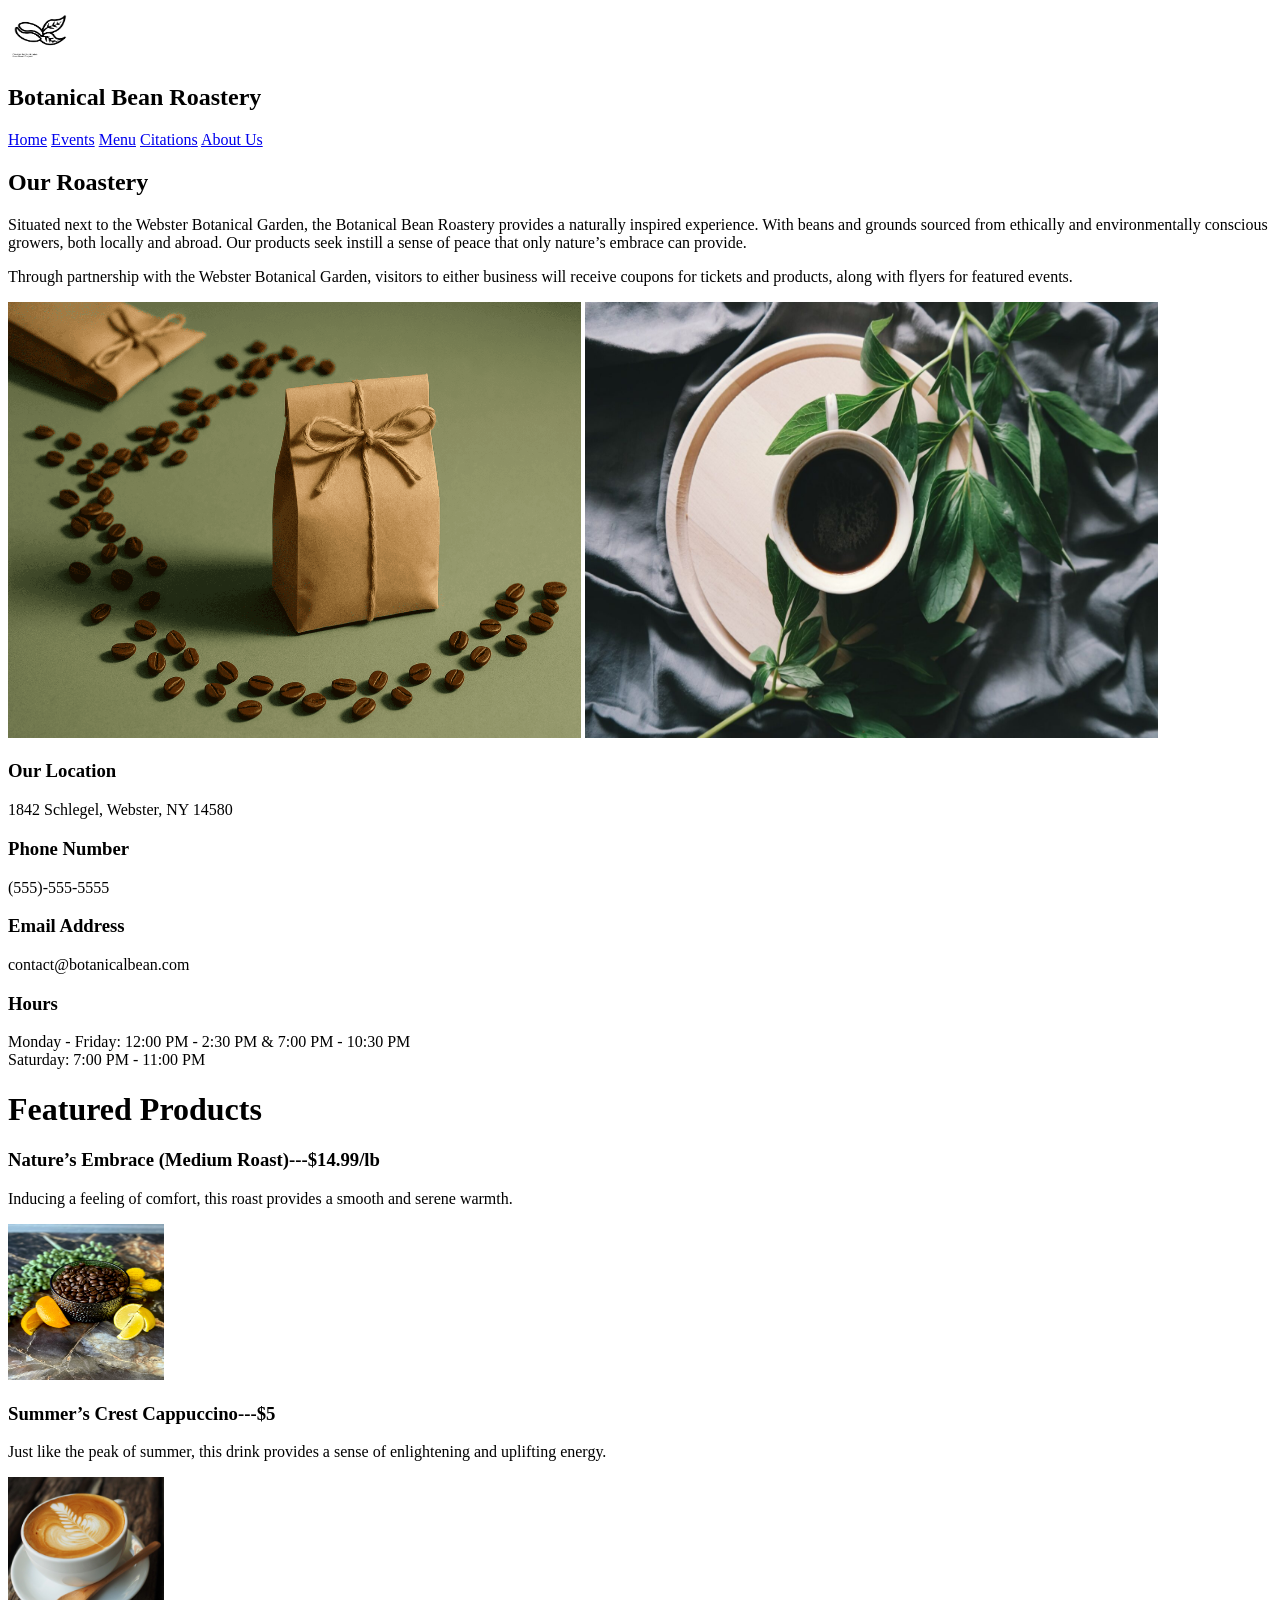
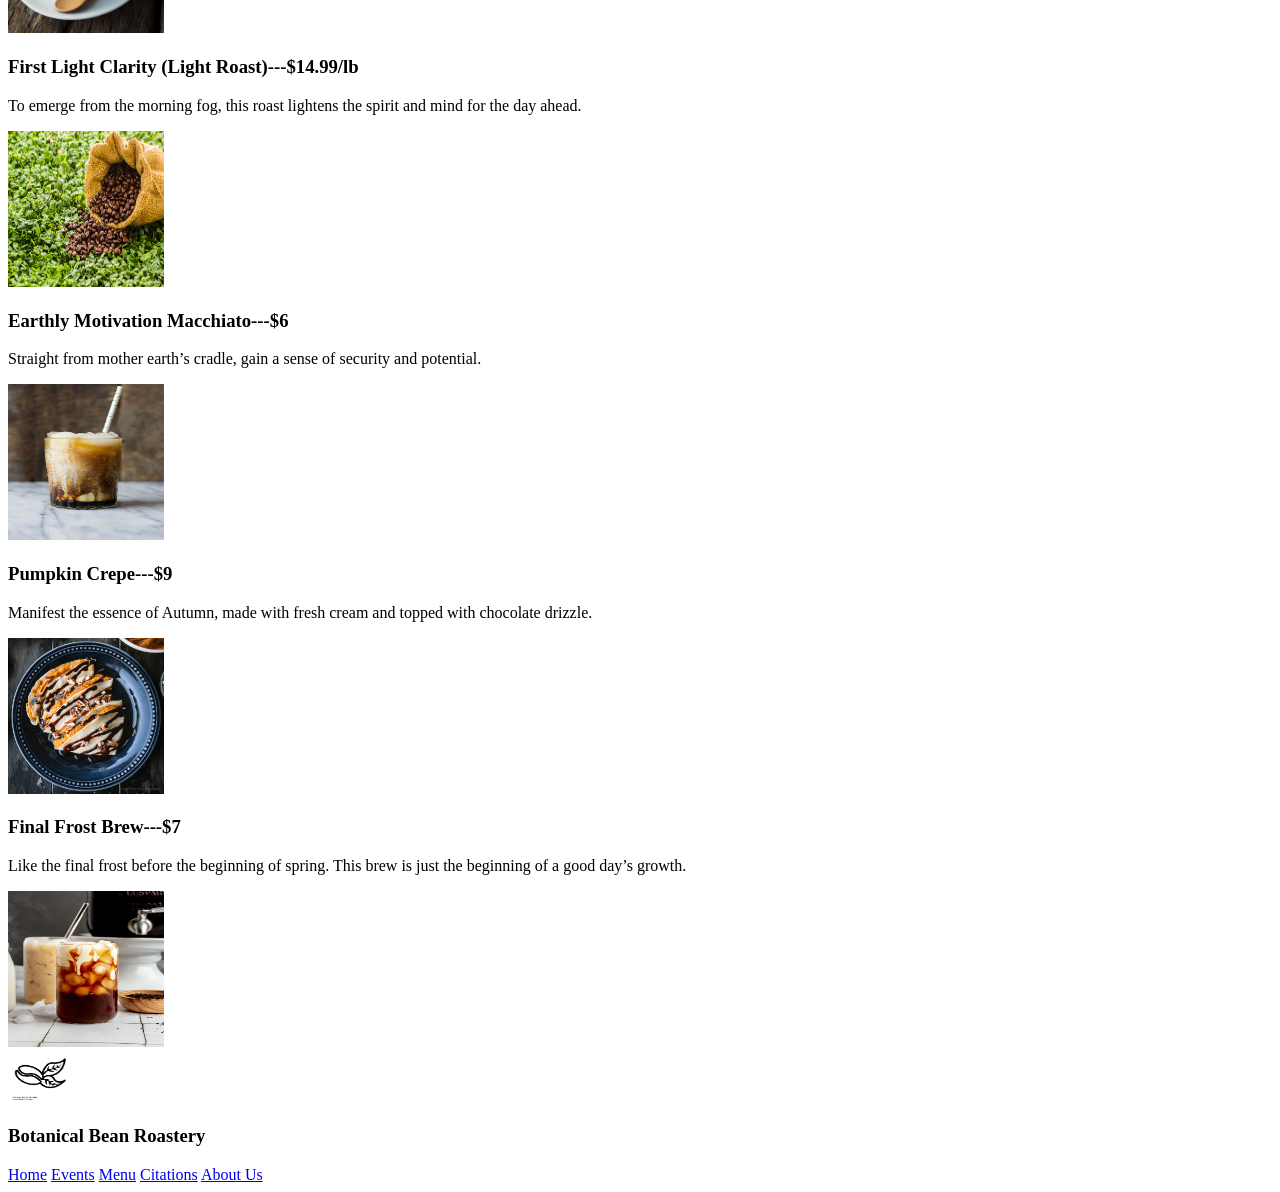
==== index.html @ 6710d3f7 "First Upload" ====
<!DOCTYPE html>
<html lang="en-US">
  <head>
    <meta charset="utf-8" />
    <meta name="viewport" content="width=device-width, initial-scale=1" />

    <title>Botanical Bean Roastery Homepage</title>

    <link rel="stylesheet" href="css/main.css"/>
  </head>

  <body>
    <!-- Header with navigation -->
    <div class="header">
     <header>
      <img src="noun-coffee-leaf-6077492.png" alt="Business Logo" width="65" height="52">
      <h2>Botanical Bean Roastery</h2>
      <nav>
        <a href="index.html">Home</a>
        <a href="events.html">Events</a>
        <a href="menu.html">Menu</a>
        <a href="citations.html">Citations</a>
        <a href="about.html">About Us</a>
      </nav>
     </header>
    </div>
    
    <!-- Main Body -->
    <main> 
      <!-- Our Roastery Section -->
      <div class="our-roastery">
        <h2>Our Roastery</h2>
        <p>Situated next to the Webster Botanical Garden, the Botanical Bean Roastery provides a naturally inspired experience. With beans and grounds sourced from ethically and environmentally conscious growers, both locally and abroad. Our products seek instill a sense of peace that only nature’s embrace can provide.</p>
        <p>Through partnership with the Webster Botanical Garden, visitors to either business will receive coupons for tickets and products, along with flyers for featured events.</p>
        
        <img src="Eco-Friendly-Coffee-Bag-Solutions-Real-Options-That-Actually-Work.png" alt="Homepage Image 1" width="573" height="436">
        <img src="brigitte-tohm-yRH0JI2S2KA-unsplash-e1639730330675.jpg" alt="Homepage Image 2" width="573" height="436">
      </div>
      
      <!-- Contact Information Section -->
      <div class="contact-information">
        <h3>Our Location</h3>
        <p>1842 Schlegel, Webster, NY 14580</p>
        <h3>Phone Number</h3>
        <p>(555)-555-5555</p>
        <h3>Email Address</h3>
        <p>contact@botanicalbean.com</p>
        <h3>Hours</h3>
        <p>
          Monday - Friday: 12:00 PM - 2:30 PM & 7:00 PM - 10:30 PM<br>
          Saturday: 7:00 PM - 11:00 PM
        </p>
      </div>

      <!-- Featured Products Section -->
      <div class="featured-products">
        <h1>Featured Products</h1>

        <h3>Nature’s Embrace (Medium Roast)---$14.99/lb</h3>
        <p>Inducing a feeling of comfort, this roast provides a smooth and serene warmth.</p>
        <img src="IMG_9178.jpg" alt="Nature’s Embrace" width="156" height="156">

        <h3>Summer’s Crest Cappuccino---$5</h3>
        <p>Just like the peak of summer, this drink provides a sense of enlightening and uplifting energy.</p>
        <img src="gingerbread-cappuccino.jpg" alt="Summer’s Crest Cappuccino" width="156" height="156">

        <h3>First Light Clarity (Light Roast)---$14.99/lb</h3>
        <p>To emerge from the morning fog, this roast lightens the spirit and mind for the day ahead.</p>
        <img src="istockphoto-534320518-170667a.jpg" alt="First Light Clarity" width="156" height="156">
        
        <h3>Earthly Motivation Macchiato---$6</h3>
        <p>Straight from mother earth’s cradle, gain a sense of security and potential.</p>
        <img src="Coconut-Vanilla-Macchiato-3.jpg" alt="Earthly Motivation Macchiato" width="156" height="156">
        
        <h3>Pumpkin Crepe---$9</h3>
        <p>Manifest the essence of Autumn, made with fresh cream and topped with chocolate drizzle.</p>
        <img src="pumpkin-crepes.jpg" alt="Pumpkin Crepe" width="156" height="156">

        <h3>Final Frost Brew---$7</h3>
        <p>Like the final frost before the beginning of spring. This brew is just the beginning of a good day’s growth.</p>
        <img src="230322_how-to-make-cold-brew-38.jpg" alt="Final Frost Brew" width="156" height="156">
      </div>

    </main>

    <!-- Footer -->
    <footer>
      <div class="footer">
        <img src="noun-coffee-leaf-6077492.png" alt="Business Logo" width="64.97" height="51.49">
        <h3>Botanical Bean Roastery</h3>
        <nav>
          <a href="index.html">Home</a>
          <a href="events.html">Events</a>
          <a href="menu.html">Menu</a>
          <a href="citations.html">Citations</a>
          <a href="about.html">About Us</a>
        </nav>
      </div>
    </footer>

    <script src="js/scripts.js"></script>
  </body>
</html>
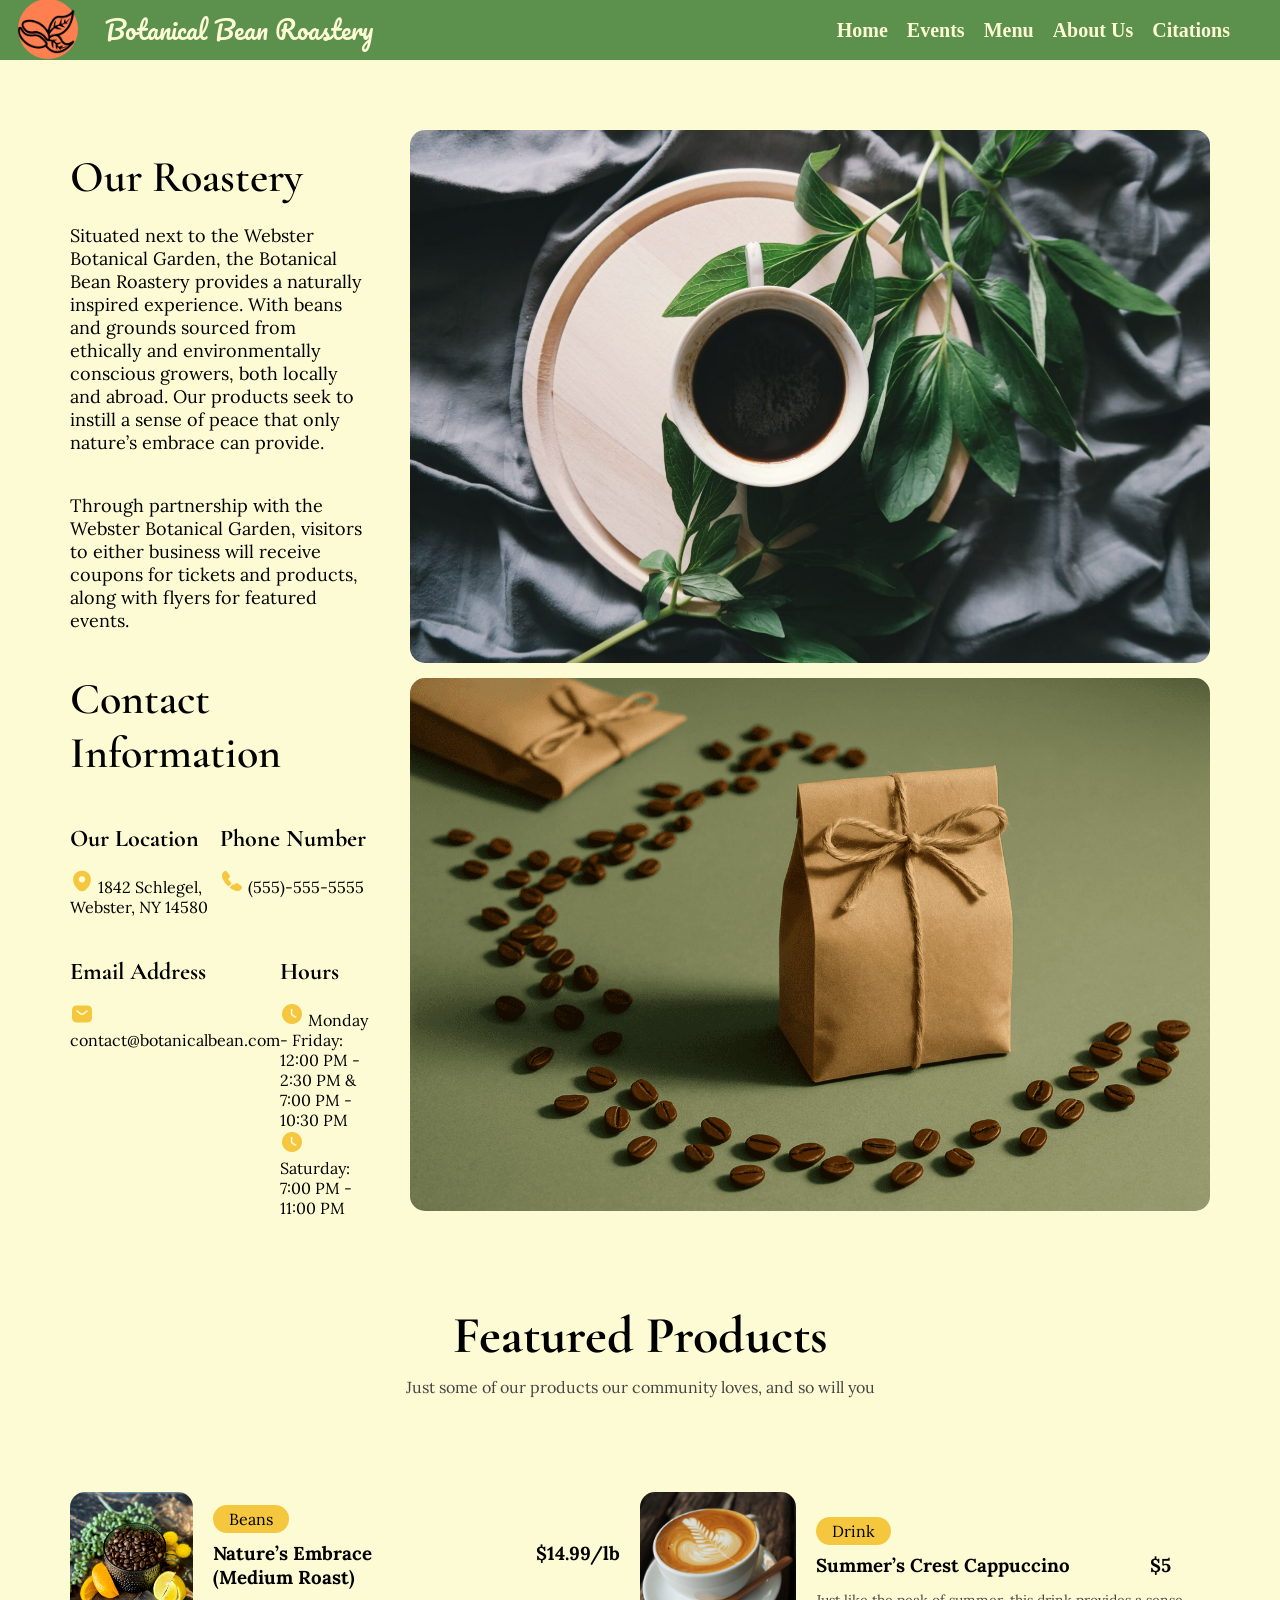
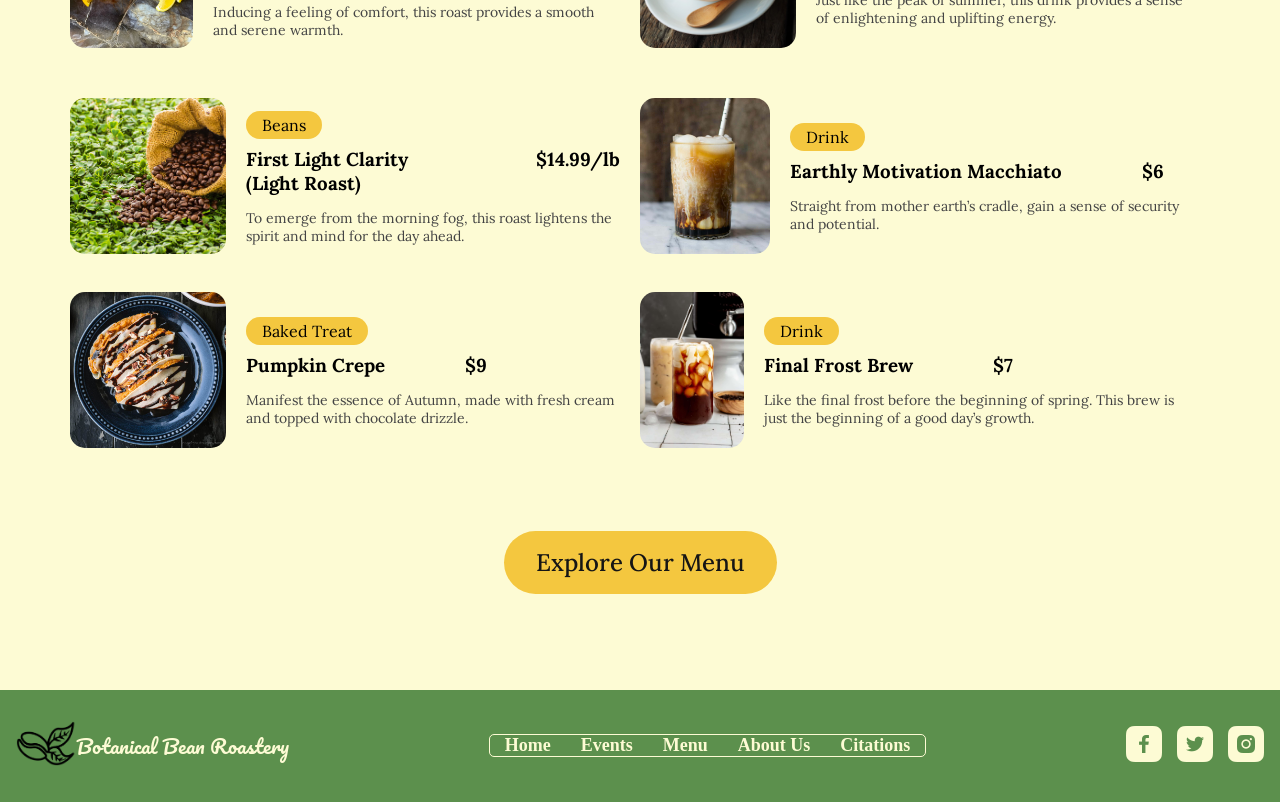
==== commit ec5efc32: "Add botanical CSS and update pages/assets Introduce botanical.css and switch pages (index, about, ev" ====
--- a/index.html
+++ b/index.html
@@ -3,101 +3,181 @@
   <head>
     <meta charset="utf-8" />
     <meta name="viewport" content="width=device-width, initial-scale=1" />
-
     <title>Botanical Bean Roastery Homepage</title>
 
-    <link rel="stylesheet" href="css/main.css"/>
+    <!-- Heading Style -->
+    <style>
+      .our-roastery-text h2 b
+      {
+          display: flex;
+          font-family: "Cormorant Garamond", serif;
+          font-style: normal;
+          font-weight: 600;
+          font-size: 44px;
+      }
+    </style>
+
+    <!-- Stylesheet -->
+    <link rel="stylesheet" href="botanical.css"/>
+
+    <link rel="preconnect" href="https://fonts.googleapis.com">
+    <link rel="preconnect" href="https://fonts.gstatic.com" crossorigin>
+    <link href="https://fonts.googleapis.com/css2?family=Cormorant+Garamond:ital,wght@0,300..700;1,300..700&family=Lora:ital,wght@0,400..700;1,400..700&family=Pacifico&display=swap" rel="stylesheet">
   </head>
 
   <body>
     <!-- Header with navigation -->
-    <div class="header">
-     <header>
-      <img src="noun-coffee-leaf-6077492.png" alt="Business Logo" width="65" height="52">
-      <h2>Botanical Bean Roastery</h2>
-      <nav>
-        <a href="index.html">Home</a>
-        <a href="events.html">Events</a>
-        <a href="menu.html">Menu</a>
-        <a href="citations.html">Citations</a>
-        <a href="about.html">About Us</a>
-      </nav>
-     </header>
-    </div>
-    
+    <header>
+      <div class="header">
+        <div class="header-logo">
+          <a href="index.html">
+            <!-- SVG/Image Overlay -->
+            <img src="images/noun-coffee-leaf-6077492.png" alt="Business Logo" width="59" height="45">
+            <svg><circle cx="40" cy="40" r="30" fill="coral"/></svg>
+          </a>
+          <h2>Botanical Bean Roastery</h2>
+        </div>
+        <nav class="header-nav">
+          <a href="index.html">Home</a>
+          <a href="events.html">Events</a>
+          <a href="menu.html">Menu</a>
+          <a href="about.html">About Us</a>
+          <a href="citations.html">Citations</a>
+        </nav>
+      </div>
+    </header>
+
+
     <!-- Main Body -->
     <main> 
       <!-- Our Roastery Section -->
       <div class="our-roastery">
-        <h2>Our Roastery</h2>
-        <p>Situated next to the Webster Botanical Garden, the Botanical Bean Roastery provides a naturally inspired experience. With beans and grounds sourced from ethically and environmentally conscious growers, both locally and abroad. Our products seek instill a sense of peace that only nature’s embrace can provide.</p>
-        <p>Through partnership with the Webster Botanical Garden, visitors to either business will receive coupons for tickets and products, along with flyers for featured events.</p>
-        
-        <img src="Eco-Friendly-Coffee-Bag-Solutions-Real-Options-That-Actually-Work.png" alt="Homepage Image 1" width="573" height="436">
-        <img src="brigitte-tohm-yRH0JI2S2KA-unsplash-e1639730330675.jpg" alt="Homepage Image 2" width="573" height="436">
-      </div>
-      
-      <!-- Contact Information Section -->
-      <div class="contact-information">
-        <h3>Our Location</h3>
-        <p>1842 Schlegel, Webster, NY 14580</p>
-        <h3>Phone Number</h3>
-        <p>(555)-555-5555</p>
-        <h3>Email Address</h3>
-        <p>contact@botanicalbean.com</p>
-        <h3>Hours</h3>
-        <p>
-          Monday - Friday: 12:00 PM - 2:30 PM & 7:00 PM - 10:30 PM<br>
-          Saturday: 7:00 PM - 11:00 PM
-        </p>
+        <div class="our-roastery-left">
+          <div class="our-roastery-text">
+            <h2><b>Our Roastery</b></h2>
+            <p>Situated next to the Webster Botanical Garden, the Botanical Bean Roastery provides a naturally inspired experience. With beans and grounds sourced from ethically and environmentally conscious growers, both locally and abroad. Our products seek to instill a sense of peace that only nature’s embrace can provide.</p>
+            <p>Through partnership with the Webster Botanical Garden, visitors to either business will receive coupons for tickets and products, along with flyers for featured events.</p>
+            <h2><b>Contact Information</b></h2>
+          </div>
+          <div class="contact-information">
+            <div class="contact-information-row">
+              <div class="contact-information-item">
+                <h3>Our Location</h3>
+                <p> <img src="images/Location.png" alt="Location Icon" width="24" height="24"> 1842 Schlegel, Webster, NY 14580</p>
+              </div>
+              <div class="contact-information-item">
+                <h3>Phone Number</h3>
+                <p> <img src="images/Phone.png" alt="Phone Icon" width="24" height="24"> (555)-555-5555</p>
+              </div>
+            </div>
+            <div class="contact-information-row">
+              <div class="contact-information-item">
+                <h3>Email Address</h3>
+                <p> <img src="images/Email.png" alt="Email Icon" width="24" height="24"> contact@botanicalbean.com</p>
+              </div>
+              <div class="contact-information-item">
+                <h3>Hours</h3>
+                <p>
+                  <img src="images/Hours.png" alt="Hours Icon" width="24" height="24"> Monday - Friday: 12:00 PM - 2:30 PM & 7:00 PM - 10:30 PM<br>
+                  <img src="images/Hours.png" alt="Hours Icon" width="24" height="24"> Saturday: 7:00 PM - 11:00 PM
+                </p>
+              </div>
+            </div>
+          </div>
+        </div>
+        <!-- Our Roastery Image Section -->
+        <div class="our-roastery-right">
+          <img src="images/CoffeeLeaves.jpg" alt="Homepage Image 1" style="object-fit: fill; border-radius: 15px; width: 800px; margin-bottom: 15px;">
+          <img src="images/CoffeeBeanBag.png" alt="Homepage Image 2" style="object-fit: fill; border-radius: 15px; width: 800px; margin-bottom: 15px;">
+        </div>
       </div>
 
       <!-- Featured Products Section -->
       <div class="featured-products">
+        
         <h1>Featured Products</h1>
+        <h2>Just some of our products our community loves, and so will you</h2>
 
-        <h3>Nature’s Embrace (Medium Roast)---$14.99/lb</h3>
-        <p>Inducing a feeling of comfort, this roast provides a smooth and serene warmth.</p>
-        <img src="IMG_9178.jpg" alt="Nature’s Embrace" width="156" height="156">
-
-        <h3>Summer’s Crest Cappuccino---$5</h3>
-        <p>Just like the peak of summer, this drink provides a sense of enlightening and uplifting energy.</p>
-        <img src="gingerbread-cappuccino.jpg" alt="Summer’s Crest Cappuccino" width="156" height="156">
-
-        <h3>First Light Clarity (Light Roast)---$14.99/lb</h3>
-        <p>To emerge from the morning fog, this roast lightens the spirit and mind for the day ahead.</p>
-        <img src="istockphoto-534320518-170667a.jpg" alt="First Light Clarity" width="156" height="156">
-        
-        <h3>Earthly Motivation Macchiato---$6</h3>
-        <p>Straight from mother earth’s cradle, gain a sense of security and potential.</p>
-        <img src="Coconut-Vanilla-Macchiato-3.jpg" alt="Earthly Motivation Macchiato" width="156" height="156">
-        
-        <h3>Pumpkin Crepe---$9</h3>
-        <p>Manifest the essence of Autumn, made with fresh cream and topped with chocolate drizzle.</p>
-        <img src="pumpkin-crepes.jpg" alt="Pumpkin Crepe" width="156" height="156">
-
-        <h3>Final Frost Brew---$7</h3>
-        <p>Like the final frost before the beginning of spring. This brew is just the beginning of a good day’s growth.</p>
-        <img src="230322_how-to-make-cold-brew-38.jpg" alt="Final Frost Brew" width="156" height="156">
+        <div class="featured-products-grid">
+          <div class="featured-products-row">
+            <div class="featured-products-item">
+              <img src="images/FruitBeans.jpg" alt="Nature’s Embrace" width="156" height="156">
+              <div class="featured-products-item-info">
+                <h5><span>Beans</span></h5>
+                <h3>Nature’s Embrace (Medium Roast) <hr>$14.99/lb</h3>
+                <p>Inducing a feeling of comfort, this roast provides a smooth and serene warmth.</p>
+              </div>
+            </div>
+            <div class="featured-products-item">
+              <img src="images/gingerbread-cappuccino.jpg" alt="Summer’s Crest Cappuccino" width="156" height="156">
+              <div class="featured-products-item-info">
+                <h5><span>Drink</span></h5>
+                <h3>Summer’s Crest Cappuccino <hr>$5</h3>
+                <p>Just like the peak of summer, this drink provides a sense of enlightening and uplifting energy.</p>
+              </div>
+            </div>
+          </div>
+          <div class="featured-products-row">
+            <div class="featured-products-item">
+              <img src="images/BeansGrass.jpg" alt="First Light Clarity" width="156" height="156">
+              <div class="featured-products-item-info">
+                <h5><span>Beans</span></h5>
+                <h3>First Light Clarity (Light Roast) <hr>$14.99/lb</h3>
+                <p>To emerge from the morning fog, this roast lightens the spirit and mind for the day ahead.</p>
+              </div>
+            </div>
+            <div class="featured-products-item">
+              <img src="images/Coconut-Vanilla-Macchiato-3.jpg" alt="Earthly Motivation Macchiato" width="156" height="156">
+              <div class="featured-products-item-info">
+                <h5><span>Drink</span></h5>
+                <h3>Earthly Motivation Macchiato <hr>$6</h3>
+                <p>Straight from mother earth’s cradle, gain a sense of security and potential.</p>
+              </div>
+            </div>
+          </div>
+          <div class="featured-products-row">
+            <div class="featured-products-item">
+              <img src="images/pumpkin-crepes.jpg" alt="Pumpkin Crepe" width="156" height="156">
+              <div class="featured-products-item-info">
+                <h5><span>Baked Treat</span></h5>
+                <h3>Pumpkin Crepe <hr>$9</h3>
+                <p>Manifest the essence of Autumn, made with fresh cream and topped with chocolate drizzle.</p>
+              </div>
+            </div>
+            <div class="featured-products-item">
+              <img src="images/ColdBrew.jpg" alt="Final Frost Brew" width="156" height="156">
+              <div class="featured-products-item-info">
+                <h5><span>Drink</span></h5>
+                <h3>Final Frost Brew <hr>$7</h3>
+                <p>Like the final frost before the beginning of spring. This brew is just the beginning of a good day’s growth.</p>
+              </div>
+            </div>
+          </div>
+        </div>
+        <a href="menu.html"><span>Explore Our Menu</span></a>
       </div>
-
     </main>
 
     <!-- Footer -->
     <footer>
       <div class="footer">
-        <img src="noun-coffee-leaf-6077492.png" alt="Business Logo" width="64.97" height="51.49">
-        <h3>Botanical Bean Roastery</h3>
-        <nav>
+        <div class="footer-logo">
+          <a href="index.html"><img src="images/noun-coffee-leaf-6077492.png" alt="Business Logo" width="60" height="45"></a>
+          <h3>Botanical Bean Roastery</h3>
+        </div>
+        <nav class="footer-nav">
           <a href="index.html">Home</a>
           <a href="events.html">Events</a>
           <a href="menu.html">Menu</a>
+          <a href="about.html">About Us</a>
           <a href="citations.html">Citations</a>
-          <a href="about.html">About Us</a>
+        </nav>
+        <nav class="footer-social">
+          <a href="https://www.facebook.com/" target="_blank"><img src="images/Facebook.png" alt="Facebook Logo" width="36" height="36"></a>
+          <a href="https://x.com/home" target="_blank"><img src="images/Twitter.png" alt="Twitter Logo" width="36" height="36"></a>
+          <a href="https://www.instagram.com/?hl=en" target="_blank"><img src="images/Instagram.png" alt="Instagram Logo" width="36" height="36"></a>
         </nav>
       </div>
     </footer>
-
-    <script src="js/scripts.js"></script>
   </body>
 </html>
--- a/botanical.css
+++ b/botanical.css
@@ -0,0 +1,561 @@
+/* ========================================= */
+/*             Header/Footer/Body            */
+/* ========================================= */
+
+/* Header Class */
+.header
+{
+    background-color: #5C904D;
+    display: flex;
+    justify-content: space-between;
+    align-items: center;
+    height: 60px;
+}
+.header-logo 
+{
+    margin-left: 15px;
+    position: relative;
+    display: inline-block;
+    gap: 15px; 
+}
+.header-logo h2
+{
+    margin-left: 90px;
+    color: #FDFBD4;
+    font-family: "Pacifico", cursive;
+    font-style: normal;
+    font-weight: 400;
+    font-size: 25px;
+    line-height: 110%;
+}
+.header-logo img
+{
+    position: absolute;
+    top: 19%; 
+    left: 0.5%;
+    z-index: 2;
+}
+.header-logo svg
+{
+    position: absolute;
+    top: -10%;
+    left: -2%;
+    z-index: 1;
+}
+.header-nav 
+{
+    margin-right: 50px;
+}
+.header-nav a 
+{
+    color: #FDFBD4;
+    font-family: cursive;
+    font-style: normal;
+    font-weight: 575;
+    font-size: 20px;
+    text-decoration: none;
+    margin-left: 15px;
+}
+
+
+/* Footer Class */
+.footer
+{
+    background-color: #5C904D;
+    display: flex;
+    justify-content: center;
+    align-items: center;
+    height: 7rem;
+    gap: 200px;
+    margin-top: 6rem;
+}
+.footer-nav 
+{
+    display: flex;
+    border-radius: 5px;
+    border: 1.5px solid #FDFBD4;
+}
+.footer-nav a 
+{
+    color: #FDFBD4;
+    font-family: cursive;
+    font-style: normal;
+    font-weight: 575;
+    font-size: 18px;
+    text-decoration: none;
+    margin-inline: 15px;
+}
+.footer-logo 
+{
+    display: flex;
+    align-items: center; 
+}
+.footer-logo h3
+{
+    color: #FDFBD4;
+    font-family: "Pacifico", cursive;
+    font-style: normal;
+    font-weight: 100;
+    font-size: 20px;
+    line-height: 110%;
+}
+.footer-social
+{
+    display: flex;
+    gap: 15px;
+}
+
+/* Body Class */
+body
+{
+    background-color: #FDFBD4;
+    margin: 0;
+}
+
+/* ========================================= */
+/*                  Pages                    */
+/* ========================================= */
+
+/* INDEX.HTML */
+    
+    /* Our Roastery Class */
+.our-roastery
+{
+    display: flex;
+    margin: 70px;
+    gap: 40px;
+}
+.our-roastery-left
+{
+    display: flex;
+    flex-direction: column;
+}
+.our-roastery-text p
+{
+    font-family: "Lora", serif;
+    font-style: normal;
+    font-weight: 400;
+    font-size: 18px;
+    margin-bottom: 40px;
+}
+.our-roastery-right
+{
+    display: flex;
+    flex-direction: column;
+}
+
+/* Contact Information Class */
+.contact-information
+{
+    display: flex;
+    flex-direction: column;
+}
+.contact-information-row
+{   
+    display: flex;
+    flex: 1;
+}
+.contact-information-item 
+{
+    display: flex;
+    flex-direction: column;
+    flex: 1;
+}
+.contact-information h3
+{
+    font-family: "Cormorant Garamond", serif;
+    font-size: 24px;
+    margin-bottom: 0px;
+}
+.contact-information p
+{
+    font-family: "Lora", serif;
+    font-size: 16px;
+}
+
+/* Featured-Products Class */
+.featured-products h1
+{
+    display: flex;
+    justify-content: center;
+    font-size: 52px;
+    font-family: "Cormorant Garamond", serif;
+}
+.featured-products h2
+{
+    margin-top: -25px;
+    display: flex;
+    justify-content: center;
+    font-family: "Lora", serif;
+    font-style: normal;
+    font-weight: 400;
+    color: #444444;
+    font-size: 16px;
+}
+.featured-products-grid
+{
+    display: flex;
+    min-height: 100%;
+    flex-direction: column;
+    margin: 70px;
+}
+.featured-products-row
+{   
+    display: flex;
+    flex: 1;
+}
+.featured-products-item 
+{
+    display: flex;
+    flex: 1;
+    justify-content: flex-start;
+    align-items: center;
+}
+.featured-products-item img
+{
+    object-fit: cover;
+    border-radius: 15px;
+    max-width: 100%
+}
+.featured-products-item-info
+{
+    display: flex;
+    flex-direction: column;
+    padding: 20px;
+}
+.featured-products-item-info h5 span
+{
+    background-color: #F4C73F;
+    border-radius: 3rem;
+    padding-bottom: 0.25rem;
+    padding-top: 0.25rem;
+    padding-left: 1rem;
+    padding-right: 1rem;
+    font-family: "Lora", serif;
+    font-style: normal;
+    font-weight: 400;
+    font-size: 16px;
+    order: 1
+}
+.featured-products-item-info h3
+{
+    margin-top: -10px;
+    display: flex;
+    order: 2;
+    font-family: "Lora", serif;
+}
+.featured-products-item-info h3 hr
+{
+    border: 0;
+    margin: auto 40px
+}
+.featured-products-item-info p
+{
+    margin-top: -5px;
+    display: flex;
+    order: 2;
+    font-family: "Lora", serif;
+    color: #444444;
+    font-style: normal;
+    font-weight: 400;
+    font-size: 14px;
+}
+.featured-products a 
+{
+    display: flex;
+    justify-content: center;
+    margin-bottom: 4rem;
+    font-family: "Lora", serif;
+    color: #151515;
+    font-style: normal;
+    font-weight: 500;
+    font-size: 24px;
+    text-decoration: none;
+    margin-inline: 15px;
+}
+.featured-products a span
+{
+    background-color: #F4C73F;
+    border-radius: 3rem;
+    padding-bottom: 1rem;
+    padding-top: 1rem;
+    padding-left: 2rem;
+    padding-right: 2rem;
+}
+
+
+/* EVENTS.HTML */
+
+.events
+{
+    display: flex;
+    min-height: 100%;
+    flex-direction: row;
+    margin: 70px;
+}
+.events-column
+{   
+    display: flex;
+    flex-direction: column;
+    flex: 1;
+}
+.events-column-item 
+{
+    display: flex;
+    flex: 1;
+    flex-direction: column;
+}
+.schedule-event-title
+{
+    font-family: "Cormorant Garamond", serif;
+    font-style: normal;
+    font-size: 50px;
+}
+
+/* Contact Us Class */
+.contact-us
+{
+    font-family: "Cormorant Garamond", serif;
+    background-color: #FFFEED;
+    border-radius: 30px;
+    color: #151515;
+    font-style: normal;
+    font-size: 20px;
+    margin-top: 30px;
+}
+.contact-us h2
+{
+    margin-left: 1.25rem;
+}
+.contact-us-contact-form
+{
+    display: flex;
+    flex-direction: column;
+    gap: 20px;
+}
+.contact-us-form-group 
+{
+    display: flex;
+    flex-direction: column;
+    border: 1px solid #989898;
+    border-radius: 20px;
+    background-color: #FFFFFF;
+    padding: .75rem;
+    margin-left: 1.25rem;
+    margin-right: 1.50rem;
+}
+.form-input,.form-textarea 
+{
+    margin-top: 5px;
+    padding: 0.25rem;
+    border: 1px solid #989898;
+    display: flex;
+    height: 2.5rem;
+    width: 100%;
+    border-radius: 20px;
+    font-size: 0.875rem;
+    line-height: 1.25rem;
+}
+.contact-us-form-submit 
+{
+    width: 100%;
+    margin-top: 15px;
+    background-color: #F4C73F;
+    font-family: "Lora", serif;
+    color: #151515;
+    font-style: normal;
+    font-weight: 500;
+    font-size: 18px;
+    text-decoration: none;
+    padding: 13px 5px;
+    border-radius: 2rem;
+}
+
+/* Upcoming Events Class */
+.upcoming-events-title
+{
+    font-family: "Cormorant Garamond", serif;
+    font-style: normal;
+    font-size: 50px;
+}
+.upcoming-events
+{
+    display: flex;
+    flex: 1;
+    flex-direction: row;
+    margin-right: 50px;
+    gap: 70px;
+}
+.upcoming-events-column
+{   
+    display: flex;
+    flex-direction: column;
+    flex: 1;
+    gap: 20px;
+}
+.upcoming-events-column-item
+{
+    background-color: #5C904D;
+    border-radius: 30px;
+    display: flex;
+    flex-direction: column;
+    align-items: center;
+    flex: 1;
+}
+.event-date
+{
+    display: flex;
+    margin-top: 20px;
+    text-align: center;
+    font-family: "Lora", serif;
+    font-style: normal;
+    font-size: 20px;
+    color: #FFFFFF;
+}
+.event-name
+{
+    display: flex;
+    text-align: center;
+    background-color: #F4C73F;
+    border-radius: 10px;
+    font-family: "Cormorant Garamond", serif;
+    font-style: normal;
+    font-size: 30px;
+    color: #151515;
+}
+.event-details
+{
+    display: flex;
+    margin-bottom: 20px;
+    margin-left: 10px;
+    margin-right: 10px;
+    text-align: center;
+    font-family: "Lora", serif;
+    font-style: normal;
+    font-size: 15px;
+    color: #FFFFFF;
+    min-height: 100px;
+}
+
+/* MENU.HTML */
+.menu-coffee-section h2, .menu-beans-section h2, .menu-treats-section h2
+{
+    display: flex;
+    margin-left: 70px;
+    font-size: 52px;
+    font-family: "Cormorant Garamond", serif;
+    
+}
+.menu h1
+{
+    display: flex;
+    justify-content: center;
+    font-size: 52px;
+    font-family: "Cormorant Garamond", serif;
+}
+.menu h2
+{
+    margin-top: -25px;
+    display: flex;
+    justify-content: center;
+    font-family: "Lora", serif;
+    font-style: normal;
+    font-weight: 400;
+    color: #444444;
+    font-size: 16px;
+}
+.menu-grid
+{
+    display: flex;
+    min-height: 100%;
+    flex-direction: column;
+    margin: 70px;
+}
+.menu-row
+{   
+    display: flex;
+    flex: 1;
+}
+.menu-item 
+{
+    display: flex;
+    flex: 1;
+    justify-content: flex-start;
+    align-items: center;
+    margin-top: 15px;
+    background-color: #F4C73F;
+    border: 1px solid #989898;
+    border-radius: 20px;
+    margin-right: 10px;
+}
+.menu-item img
+{
+    object-fit: cover;
+    border-radius: 15px;
+    max-width: 100%
+}
+.menu-item-info
+{
+    display: flex;
+    flex-direction: column;
+    padding: 20px;
+}
+.menu-item-info h3
+{
+    margin-top: -10px;
+    display: flex;
+    order: 2;
+    font-family: "Lora", serif;
+}
+.menu-item-info h3 hr
+{
+    border: 0;
+    margin: auto 40px
+}
+.menu-item-info p
+{
+    margin-top: -5px;
+    display: flex;
+    order: 2;
+    font-family: "Lora", serif;
+    color: #444444;
+    font-style: normal;
+    font-weight: 400;
+    font-size: 14px;
+}
+
+/* ABOUT.HTML */
+.about-us-text-section
+{
+    display: flex;
+    flex-direction: column;
+    margin: 150px;
+}
+.about-us-our
+{
+    display: flex;
+    flex-direction: row;
+    align-items: center;
+    gap: 150px;
+}
+.about-us-our h2
+{
+    display: flex;
+    flex-shrink: 0;
+    max-width: 100px;
+    font-family: "Cormorant Garamond", serif;
+    font-style: normal;
+    font-size: 50px;
+}
+.about-us-text
+{
+    font-family: "Lora", serif;
+    font-size: 20px;
+}
+.about-us-image-section
+{
+    display: flex;
+    flex-direction: row;
+    justify-content: center;
+    gap: 70px;
+}
